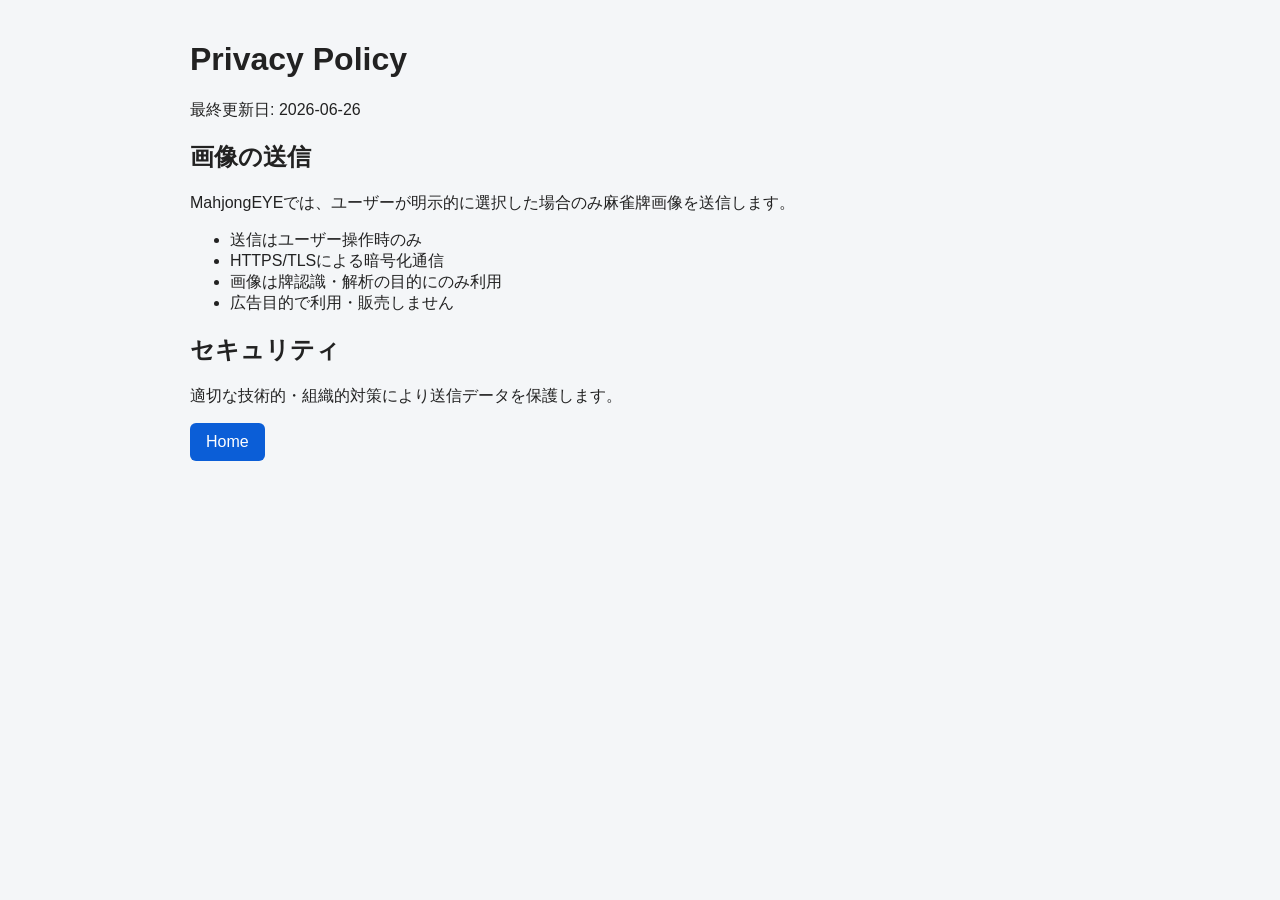
==== privacy.html @ a6c94ed1 "Add files via upload" ====
<!doctype html><html lang='ja'><head><meta charset='utf-8'><meta name='viewport' content='width=device-width,initial-scale=1'><title>Privacy Policy</title><link rel='stylesheet' href='style.css'></head><body><h1>Privacy Policy</h1><p>最終更新日: 2026-06-26</p><h2>画像の送信</h2><p>MahjongEYEでは、ユーザーが明示的に選択した場合のみ麻雀牌画像を送信します。</p><ul><li>送信はユーザー操作時のみ</li><li>HTTPS/TLSによる暗号化通信</li><li>画像は牌認識・解析の目的にのみ利用</li><li>広告目的で利用・販売しません</li></ul><h2>セキュリティ</h2><p>適切な技術的・組織的対策により送信データを保護します。</p><p><a class='btn' href='index.html'>Home</a></p></body></html>
---- style.css ----
body{font-family:Arial,sans-serif;max-width:900px;margin:auto;padding:20px;background:#f4f6f8;color:#222}header{background:#0b5ed7;color:#fff;padding:30px;border-radius:10px}a.btn{display:inline-block;background:#0b5ed7;color:#fff;padding:10px 16px;text-decoration:none;border-radius:6px}footer{margin-top:40px;color:#666}
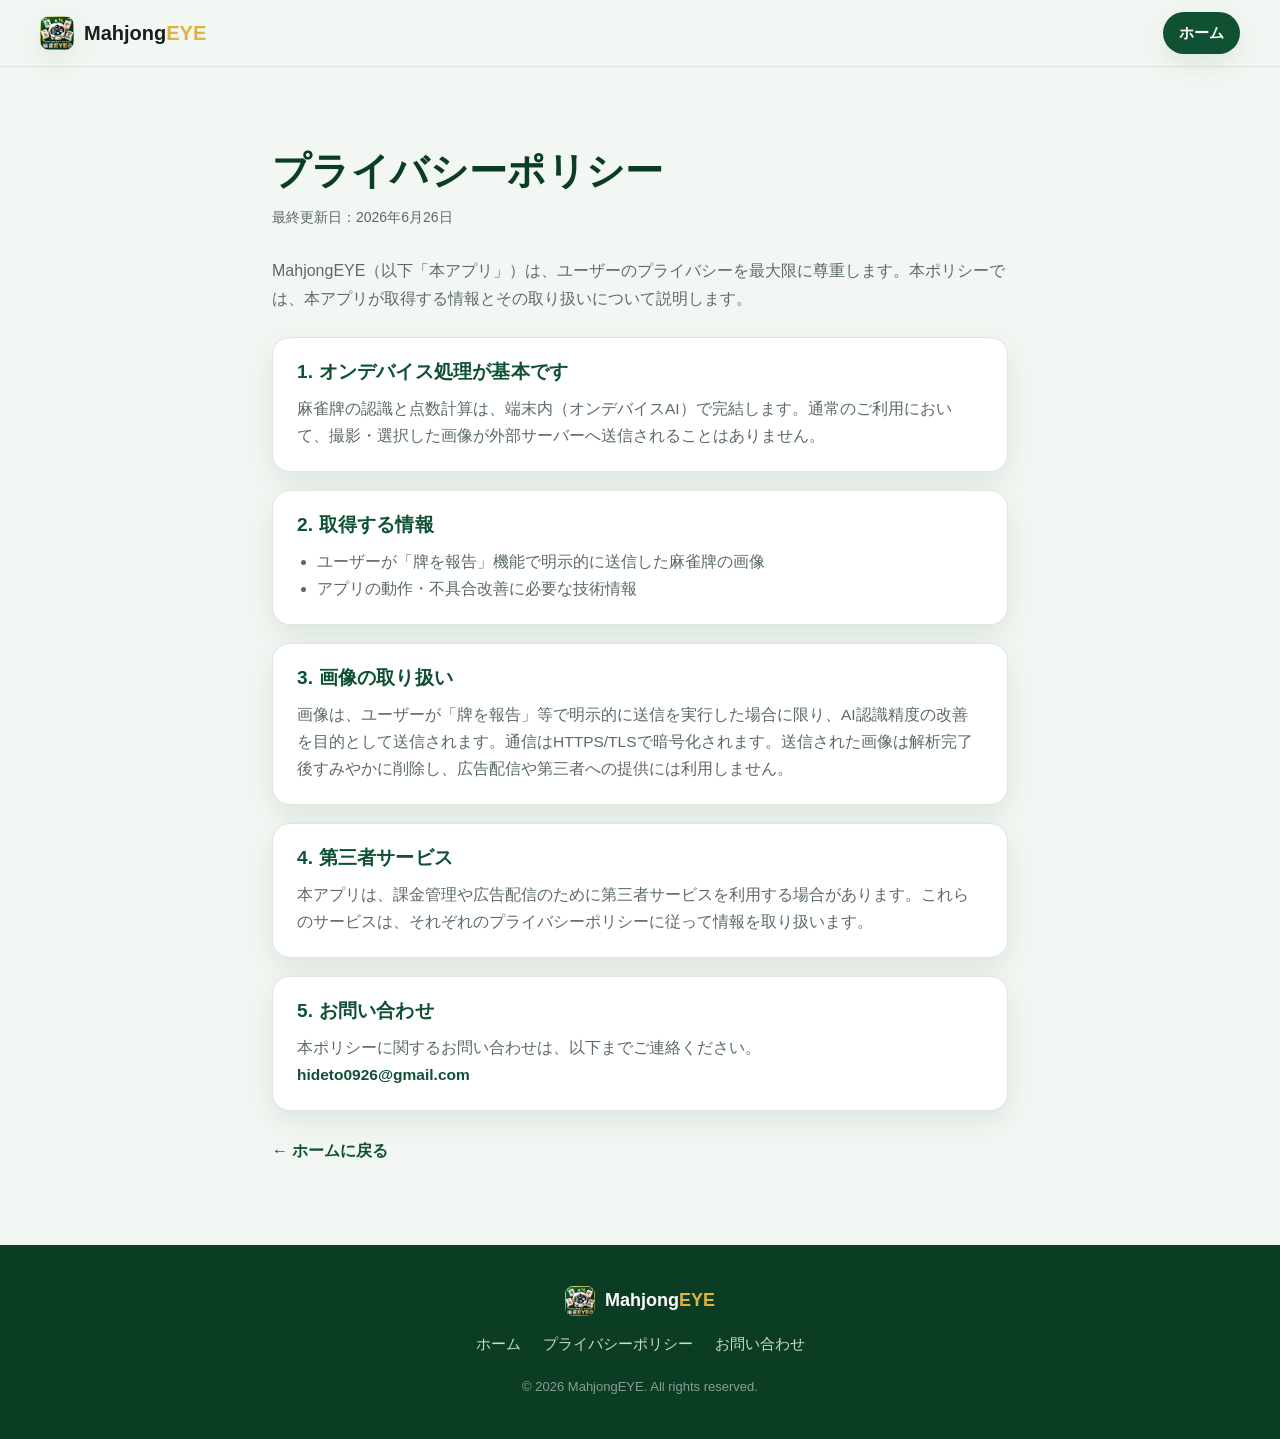
==== commit 305f7ddb: "Add files via upload" ====
--- a/privacy.html
+++ b/privacy.html
@@ -1 +1,77 @@
-<!doctype html><html lang='ja'><head><meta charset='utf-8'><meta name='viewport' content='width=device-width,initial-scale=1'><title>Privacy Policy</title><link rel='stylesheet' href='style.css'></head><body><h1>Privacy Policy</h1><p>最終更新日: 2026-06-26</p><h2>画像の送信</h2><p>MahjongEYEでは、ユーザーが明示的に選択した場合のみ麻雀牌画像を送信します。</p><ul><li>送信はユーザー操作時のみ</li><li>HTTPS/TLSによる暗号化通信</li><li>画像は牌認識・解析の目的にのみ利用</li><li>広告目的で利用・販売しません</li></ul><h2>セキュリティ</h2><p>適切な技術的・組織的対策により送信データを保護します。</p><p><a class='btn' href='index.html'>Home</a></p></body></html>+<!doctype html>
+<html lang="ja">
+<head>
+<meta charset="utf-8">
+<meta name="viewport" content="width=device-width, initial-scale=1">
+<title>プライバシーポリシー｜MahjongEYE</title>
+<meta name="description" content="MahjongEYEのプライバシーポリシー。画像はユーザーが明示的に送信した場合のみAI解析に使用し、解析後すみやかに削除します。">
+<link rel="icon" href="app-icon.png">
+<link rel="stylesheet" href="style.css">
+</head>
+<body>
+
+<header class="site-header">
+  <a class="brand" href="index.html">
+    <img src="app-icon.png" alt="MahjongEYE" class="brand-icon">
+    <span class="brand-name">Mahjong<span class="brand-accent">EYE</span></span>
+  </a>
+  <nav class="site-nav">
+    <a class="nav-cta" href="index.html">ホーム</a>
+  </nav>
+</header>
+
+<main class="legal">
+  <h1>プライバシーポリシー</h1>
+  <p class="updated">最終更新日：2026年6月26日</p>
+
+  <p style="color:var(--muted);margin-bottom:24px;">
+    MahjongEYE（以下「本アプリ」）は、ユーザーのプライバシーを最大限に尊重します。本ポリシーでは、本アプリが取得する情報とその取り扱いについて説明します。
+  </p>
+
+  <div class="card">
+    <h2>1. オンデバイス処理が基本です</h2>
+    <p>麻雀牌の認識と点数計算は、端末内（オンデバイスAI）で完結します。通常のご利用において、撮影・選択した画像が外部サーバーへ送信されることはありません。</p>
+  </div>
+
+  <div class="card">
+    <h2>2. 取得する情報</h2>
+    <ul>
+      <li>ユーザーが「牌を報告」機能で明示的に送信した麻雀牌の画像</li>
+      <li>アプリの動作・不具合改善に必要な技術情報</li>
+    </ul>
+  </div>
+
+  <div class="card">
+    <h2>3. 画像の取り扱い</h2>
+    <p>画像は、ユーザーが「牌を報告」等で明示的に送信を実行した場合に限り、AI認識精度の改善を目的として送信されます。通信はHTTPS/TLSで暗号化されます。送信された画像は解析完了後すみやかに削除し、広告配信や第三者への提供には利用しません。</p>
+  </div>
+
+  <div class="card">
+    <h2>4. 第三者サービス</h2>
+    <p>本アプリは、課金管理や広告配信のために第三者サービスを利用する場合があります。これらのサービスは、それぞれのプライバシーポリシーに従って情報を取り扱います。</p>
+  </div>
+
+  <div class="card">
+    <h2>5. お問い合わせ</h2>
+    <p>本ポリシーに関するお問い合わせは、以下までご連絡ください。<br>
+    <a href="mailto:hideto0926@gmail.com" style="color:var(--green-800);font-weight:700;">hideto0926@gmail.com</a></p>
+  </div>
+
+  <a class="back" href="index.html">← ホームに戻る</a>
+</main>
+
+<footer class="site-footer">
+  <div class="footer-brand">
+    <img src="app-icon.png" alt="">
+    <span>Mahjong<span class="brand-accent">EYE</span></span>
+  </div>
+  <nav class="footer-links">
+    <a href="index.html">ホーム</a>
+    <a href="privacy.html">プライバシーポリシー</a>
+    <a href="mailto:hideto0926@gmail.com">お問い合わせ</a>
+  </nav>
+  <p class="copyright">© 2026 MahjongEYE. All rights reserved.</p>
+</footer>
+
+</body>
+</html>
--- a/style.css
+++ b/style.css
@@ -1 +1,246 @@
-body{font-family:Arial,sans-serif;max-width:900px;margin:auto;padding:20px;background:#f4f6f8;color:#222}header{background:#0b5ed7;color:#fff;padding:30px;border-radius:10px}a.btn{display:inline-block;background:#0b5ed7;color:#fff;padding:10px 16px;text-decoration:none;border-radius:6px}footer{margin-top:40px;color:#666}+/* ===== MahjongEYE landing — design tokens ===== */
+:root {
+  --green-900: #0b3d24;
+  --green-800: #0f5132;
+  --green-700: #15683f;
+  --green-500: #1f9d5c;
+  --gold:      #e0b341;
+  --gold-soft: #f3d98a;
+  --ink:       #14211b;
+  --muted:     #5b6b63;
+  --bg:        #f3f7f3;
+  --bg-alt:    #e9f1ea;
+  --card:      #ffffff;
+  --line:      #dde7df;
+  --radius:    18px;
+  --shadow:    0 10px 30px rgba(15, 81, 50, 0.10);
+  --shadow-lg: 0 24px 60px rgba(15, 81, 50, 0.20);
+  --maxw:      1120px;
+  --font: -apple-system, BlinkMacSystemFont, "Hiragino Sans", "Hiragino Kaku Gothic ProN", "Noto Sans JP", sans-serif;
+}
+
+* { box-sizing: border-box; margin: 0; padding: 0; }
+html { scroll-behavior: smooth; }
+body {
+  font-family: var(--font);
+  color: var(--ink);
+  background: var(--bg);
+  line-height: 1.75;
+  -webkit-font-smoothing: antialiased;
+}
+img { max-width: 100%; display: block; }
+a { color: inherit; text-decoration: none; }
+h1, h2, h3 { line-height: 1.3; letter-spacing: .01em; }
+
+.brand-accent { color: var(--gold); }
+
+/* ===== Header ===== */
+.site-header {
+  position: sticky; top: 0; z-index: 50;
+  display: flex; align-items: center; justify-content: space-between;
+  gap: 16px;
+  padding: 12px clamp(16px, 4vw, 40px);
+  background: rgba(243, 247, 243, .82);
+  backdrop-filter: saturate(160%) blur(12px);
+  border-bottom: 1px solid var(--line);
+}
+.brand { display: flex; align-items: center; gap: 10px; font-weight: 800; font-size: 20px; }
+.brand-icon { width: 34px; height: 34px; border-radius: 9px; box-shadow: var(--shadow); }
+.site-nav { display: flex; align-items: center; gap: clamp(10px, 2vw, 26px); font-weight: 600; }
+.site-nav a { color: var(--muted); font-size: 15px; transition: color .15s; }
+.site-nav a:hover { color: var(--green-800); }
+.nav-cta {
+  background: var(--green-800); color: #fff !important;
+  padding: 8px 16px; border-radius: 999px; box-shadow: var(--shadow);
+}
+.nav-cta:hover { background: var(--green-700); }
+@media (max-width: 640px) { .site-nav a:not(.nav-cta) { display: none; } }
+
+/* ===== Hero ===== */
+.hero {
+  background:
+    radial-gradient(900px 500px at 15% -10%, rgba(224,179,65,.18), transparent 60%),
+    linear-gradient(160deg, var(--green-900), var(--green-700) 55%, var(--green-800));
+  color: #fff;
+  padding: clamp(48px, 8vw, 96px) clamp(16px, 4vw, 40px) clamp(60px, 9vw, 110px);
+}
+.hero-inner {
+  max-width: var(--maxw); margin: auto;
+  display: grid; grid-template-columns: 1.1fr .9fr; gap: clamp(24px, 4vw, 56px);
+  align-items: center;
+}
+.eyebrow {
+  display: inline-block; font-weight: 700; font-size: 14px;
+  background: rgba(255,255,255,.14); border: 1px solid rgba(255,255,255,.22);
+  padding: 6px 14px; border-radius: 999px; margin-bottom: 20px;
+}
+.hero h1 { font-size: clamp(30px, 5vw, 52px); font-weight: 900; }
+.hero h1 .hl { color: var(--gold-soft); }
+.hero .lead { margin: 20px 0 28px; font-size: clamp(15px, 1.6vw, 18px); color: rgba(255,255,255,.9); max-width: 560px; }
+.hero .lead strong { color: #fff; }
+
+.hero-actions { display: flex; flex-wrap: wrap; gap: 14px; align-items: center; }
+.hero-badges { list-style: none; margin-top: 26px; display: grid; gap: 8px; font-size: 14.5px; color: rgba(255,255,255,.92); }
+
+/* App Store button */
+.appstore-btn {
+  display: inline-flex; align-items: center; gap: 12px;
+  background: #000; color: #fff;
+  padding: 11px 22px; border-radius: 14px;
+  box-shadow: var(--shadow); transition: transform .12s, box-shadow .12s;
+}
+.appstore-btn:hover { transform: translateY(-2px); box-shadow: var(--shadow-lg); }
+.appstore-btn svg { width: 26px; height: 26px; fill: #fff; }
+.appstore-btn span { display: flex; flex-direction: column; line-height: 1.15; text-align: left; }
+.appstore-btn small { font-size: 11px; opacity: .85; }
+.appstore-btn b { font-size: 18px; font-weight: 700; }
+.appstore-btn.big { padding: 15px 30px; }
+.appstore-btn.big svg { width: 30px; height: 30px; }
+.appstore-btn.dark { background: var(--green-900); }
+
+.ghost-btn {
+  display: inline-flex; align-items: center;
+  padding: 12px 22px; border-radius: 14px; font-weight: 700;
+  background: rgba(255,255,255,.12); border: 1px solid rgba(255,255,255,.3); color: #fff;
+  transition: background .15s;
+}
+.ghost-btn:hover { background: rgba(255,255,255,.22); }
+
+/* Hero phone mockup */
+.hero-visual { position: relative; display: flex; justify-content: center; }
+.phone {
+  position: relative; width: min(300px, 78vw); aspect-ratio: 9 / 18.5;
+  background: #0c1f16; border-radius: 40px; padding: 12px;
+  box-shadow: var(--shadow-lg), inset 0 0 0 2px rgba(255,255,255,.08);
+}
+.phone-notch { position: absolute; top: 14px; left: 50%; transform: translateX(-50%); width: 38%; height: 22px; background: #0c1f16; border-radius: 0 0 14px 14px; z-index: 3; }
+.phone-screen {
+  height: 100%; border-radius: 30px; overflow: hidden;
+  background: linear-gradient(180deg, #0e2a1c, #103324);
+  display: flex; flex-direction: column;
+}
+.scan-area {
+  position: relative; flex: 1.1; margin: 14px; border-radius: 18px;
+  background: radial-gradient(120% 100% at 50% 0%, #1b4a32, #0a2016);
+  border: 1px solid rgba(224,179,65,.35);
+  display: flex; flex-direction: column; justify-content: center; align-items: center;
+  overflow: hidden;
+}
+.scan-line { position: absolute; left: 8%; right: 8%; height: 2px; background: linear-gradient(90deg, transparent, var(--gold), transparent); top: 18%; animation: scan 2.6s ease-in-out infinite; }
+@keyframes scan { 0%,100% { top: 20%; opacity:.4;} 50% { top: 78%; opacity:1;} }
+.tiles { display: flex; flex-wrap: wrap; justify-content: center; gap: 3px; padding: 0 10px; font-size: clamp(18px, 6vw, 26px); }
+.tiles span { background: #fbfbf5; border-radius: 5px; width: 1.25em; height: 1.6em; display: grid; place-items: center; box-shadow: 0 2px 4px rgba(0,0,0,.3); }
+.scan-badge { margin-top: 14px; background: #1f9d5c; color: #fff; font-size: 12.5px; font-weight: 700; padding: 5px 12px; border-radius: 999px; }
+.result-card { margin: 0 14px 16px; background: rgba(255,255,255,.96); border-radius: 14px; padding: 12px 14px; color: var(--ink); box-shadow: var(--shadow); }
+.result-title { font-weight: 800; color: var(--green-800); margin-bottom: 6px; }
+.result-row { display: flex; justify-content: space-between; font-size: 13px; color: var(--muted); padding: 2px 0; }
+.floating-icon { position: absolute; right: -6px; top: -22px; width: 86px; height: 86px; border-radius: 22px; box-shadow: var(--shadow-lg); transform: rotate(8deg); }
+
+@media (max-width: 860px) {
+  .hero-inner { grid-template-columns: 1fr; text-align: center; }
+  .hero .lead { margin-inline: auto; }
+  .hero-actions, .hero-badges { justify-content: center; }
+  .hero-badges { justify-items: center; }
+  .hero-visual { margin-top: 36px; }
+  .floating-icon { width: 66px; height: 66px; }
+}
+
+/* ===== Sections ===== */
+.section { max-width: var(--maxw); margin: auto; padding: clamp(56px, 8vw, 96px) clamp(16px, 4vw, 40px); }
+.section-alt { max-width: none; background: var(--bg-alt); }
+.section-alt > * { max-width: var(--maxw); margin-inline: auto; }
+.section-head { text-align: center; margin-bottom: clamp(32px, 5vw, 56px); }
+.section-head h2 { font-size: clamp(24px, 3.4vw, 36px); font-weight: 900; color: var(--green-900); }
+.section-head p { margin-top: 12px; color: var(--muted); font-size: 16px; }
+
+/* Feature grid */
+.feature-grid { display: grid; grid-template-columns: repeat(3, 1fr); gap: 22px; }
+.feature {
+  background: var(--card); border: 1px solid var(--line); border-radius: var(--radius);
+  padding: 26px 24px; box-shadow: var(--shadow); transition: transform .15s, box-shadow .15s;
+}
+.feature:hover { transform: translateY(-4px); box-shadow: var(--shadow-lg); }
+.feature-ico {
+  width: 52px; height: 52px; border-radius: 14px; display: grid; place-items: center;
+  font-size: 26px; margin-bottom: 16px;
+  background: linear-gradient(150deg, var(--green-700), var(--green-500));
+  box-shadow: 0 8px 18px rgba(31,157,92,.3);
+}
+.feature h3 { font-size: 19px; margin-bottom: 8px; color: var(--green-900); }
+.feature p { color: var(--muted); font-size: 15px; }
+.feature strong { color: var(--ink); }
+@media (max-width: 880px) { .feature-grid { grid-template-columns: 1fr 1fr; } }
+@media (max-width: 560px) { .feature-grid { grid-template-columns: 1fr; } }
+
+/* Steps */
+.steps { display: flex; align-items: stretch; justify-content: center; gap: 18px; flex-wrap: wrap; }
+.step { flex: 1 1 240px; max-width: 320px; background: var(--card); border: 1px solid var(--line); border-radius: var(--radius); padding: 28px 24px; box-shadow: var(--shadow); text-align: center; }
+.step-num { width: 44px; height: 44px; margin: 0 auto 14px; border-radius: 50%; display: grid; place-items: center; font-weight: 900; font-size: 20px; color: #fff; background: var(--green-800); box-shadow: 0 8px 16px rgba(15,81,50,.3); }
+.step h3 { color: var(--green-900); margin-bottom: 8px; }
+.step p { color: var(--muted); font-size: 15px; }
+.step-arrow { align-self: center; font-size: 28px; color: var(--green-500); font-weight: 900; }
+@media (max-width: 760px) { .step-arrow { transform: rotate(90deg); } }
+
+/* Highlight band */
+.highlight {
+  display: grid; grid-template-columns: 1.2fr .8fr; gap: clamp(24px, 4vw, 48px); align-items: center;
+  background: linear-gradient(150deg, var(--green-800), var(--green-900));
+  color: #fff; border-radius: 28px; padding: clamp(32px, 5vw, 56px);
+  box-shadow: var(--shadow-lg);
+}
+.highlight h2 { font-size: clamp(22px, 3vw, 32px); font-weight: 900; }
+.highlight p { margin: 16px 0 26px; color: rgba(255,255,255,.9); }
+.highlight-stats { display: grid; gap: 14px; }
+.stat { background: rgba(255,255,255,.1); border: 1px solid rgba(255,255,255,.18); border-radius: 16px; padding: 16px 20px; }
+.stat b { display: block; font-size: 28px; font-weight: 900; color: var(--gold-soft); }
+.stat span { font-size: 14px; color: rgba(255,255,255,.85); }
+@media (max-width: 760px) { .highlight { grid-template-columns: 1fr; text-align: center; } .highlight .appstore-btn { margin-inline: auto; } }
+
+/* FAQ */
+.faq { max-width: 760px; margin: auto; display: grid; gap: 14px; }
+.faq details {
+  background: var(--card); border: 1px solid var(--line); border-radius: 14px;
+  padding: 4px 20px; box-shadow: var(--shadow);
+}
+.faq summary {
+  cursor: pointer; font-weight: 700; color: var(--green-900);
+  padding: 16px 0; list-style: none; display: flex; justify-content: space-between; align-items: center;
+}
+.faq summary::-webkit-details-marker { display: none; }
+.faq summary::after { content: "＋"; color: var(--green-500); font-weight: 900; transition: transform .2s; }
+.faq details[open] summary::after { transform: rotate(45deg); }
+.faq p { color: var(--muted); font-size: 15px; padding-bottom: 18px; }
+
+/* Download CTA */
+.download {
+  text-align: center; padding: clamp(56px, 9vw, 100px) 20px;
+  background:
+    radial-gradient(700px 360px at 50% -20%, rgba(224,179,65,.22), transparent 60%),
+    linear-gradient(160deg, var(--green-900), var(--green-700));
+  color: #fff;
+}
+.download-icon { width: 96px; height: 96px; border-radius: 24px; margin: 0 auto 22px; box-shadow: var(--shadow-lg); }
+.download h2 { font-size: clamp(26px, 4vw, 40px); font-weight: 900; }
+.download p { margin: 12px 0 26px; color: rgba(255,255,255,.9); }
+.download .appstore-btn { margin: 0 auto; }
+.download-note { font-size: 12.5px; color: rgba(255,255,255,.6); margin-top: 18px; }
+
+/* Footer */
+.site-footer { background: var(--green-900); color: rgba(255,255,255,.78); padding: 40px 20px; text-align: center; }
+.footer-brand { display: inline-flex; align-items: center; gap: 10px; font-weight: 800; font-size: 18px; color: #fff; margin-bottom: 16px; }
+.footer-brand img { width: 30px; height: 30px; border-radius: 8px; }
+.footer-links { display: flex; flex-wrap: wrap; justify-content: center; gap: 8px 22px; margin-bottom: 18px; }
+.footer-links a { color: rgba(255,255,255,.8); font-size: 14.5px; }
+.footer-links a:hover { color: var(--gold-soft); }
+.copyright { font-size: 13px; color: rgba(255,255,255,.5); }
+
+/* ===== Privacy page ===== */
+.legal { max-width: 800px; margin: auto; padding: clamp(40px, 7vw, 80px) clamp(16px, 4vw, 32px); }
+.legal h1 { font-size: clamp(26px, 4vw, 38px); font-weight: 900; color: var(--green-900); margin-bottom: 8px; }
+.legal .updated { color: var(--muted); font-size: 14px; margin-bottom: 28px; }
+.legal .card { background: var(--card); border: 1px solid var(--line); border-radius: var(--radius); padding: 22px 24px; margin-bottom: 18px; box-shadow: var(--shadow); }
+.legal .card h2 { font-size: 19px; color: var(--green-800); margin-bottom: 10px; }
+.legal .card p, .legal .card li { color: var(--muted); font-size: 15.5px; }
+.legal .card ul { padding-left: 20px; }
+.legal .back { display: inline-flex; align-items: center; gap: 6px; margin-top: 8px; font-weight: 700; color: var(--green-800); }
+.legal .back:hover { color: var(--green-500); }
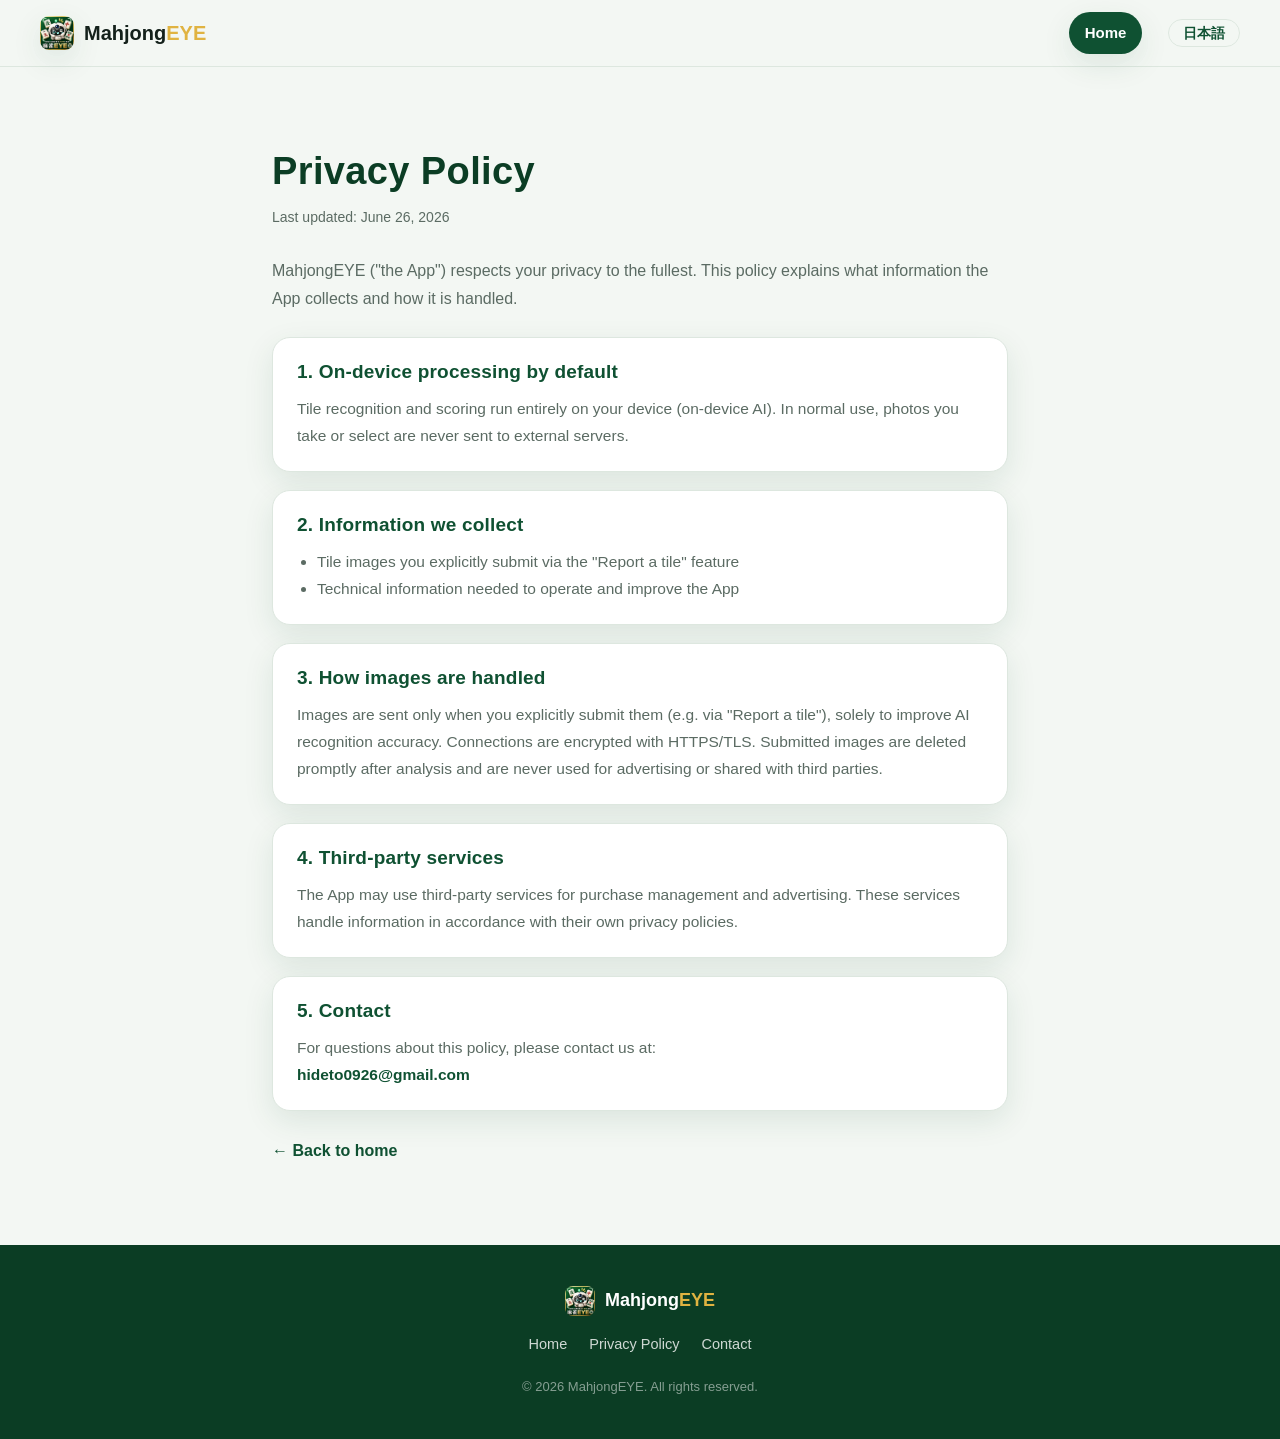
==== commit ef36b4dc: "Add files via upload" ====
--- a/privacy.html
+++ b/privacy.html
@@ -3,8 +3,8 @@
 <head>
 <meta charset="utf-8">
 <meta name="viewport" content="width=device-width, initial-scale=1">
-<title>プライバシーポリシー｜MahjongEYE</title>
-<meta name="description" content="MahjongEYEのプライバシーポリシー。画像はユーザーが明示的に送信した場合のみAI解析に使用し、解析後すみやかに削除します。">
+<title data-i18n="pv.title">プライバシーポリシー｜麻雀EYE</title>
+<meta name="description" id="metaDesc" data-i18n-content="pv.desc" content="麻雀EYEのプライバシーポリシー。画像はユーザーが明示的に送信した場合のみAI解析に使用し、解析後すみやかに削除します。">
 <link rel="icon" href="app-icon.png">
 <link rel="stylesheet" href="style.css">
 </head>
@@ -12,66 +12,68 @@
 
 <header class="site-header">
   <a class="brand" href="index.html">
-    <img src="app-icon.png" alt="MahjongEYE" class="brand-icon">
-    <span class="brand-name">Mahjong<span class="brand-accent">EYE</span></span>
+    <img src="app-icon.png" alt="麻雀EYE" class="brand-icon">
+    <span class="brand-name" data-i18n="brand.name">麻雀<span class="brand-accent">EYE</span></span>
   </a>
   <nav class="site-nav">
-    <a class="nav-cta" href="index.html">ホーム</a>
+    <a class="nav-cta" href="index.html" data-i18n="nav.home">ホーム</a>
+    <button class="lang-toggle" id="langToggle" type="button" aria-label="Switch language">EN</button>
   </nav>
 </header>
 
 <main class="legal">
-  <h1>プライバシーポリシー</h1>
-  <p class="updated">最終更新日：2026年6月26日</p>
+  <h1 data-i18n="pv.h1">プライバシーポリシー</h1>
+  <p class="updated" data-i18n="pv.updated">最終更新日：2026年6月26日</p>
 
-  <p style="color:var(--muted);margin-bottom:24px;">
-    MahjongEYE（以下「本アプリ」）は、ユーザーのプライバシーを最大限に尊重します。本ポリシーでは、本アプリが取得する情報とその取り扱いについて説明します。
+  <p style="color:var(--muted);margin-bottom:24px;" data-i18n="pv.intro">
+    麻雀EYE（以下「本アプリ」）は、ユーザーのプライバシーを最大限に尊重します。本ポリシーでは、本アプリが取得する情報とその取り扱いについて説明します。
   </p>
 
   <div class="card">
-    <h2>1. オンデバイス処理が基本です</h2>
-    <p>麻雀牌の認識と点数計算は、端末内（オンデバイスAI）で完結します。通常のご利用において、撮影・選択した画像が外部サーバーへ送信されることはありません。</p>
+    <h2 data-i18n="pv1.h2">1. オンデバイス処理が基本です</h2>
+    <p data-i18n="pv1.p">麻雀牌の認識と点数計算は、端末内（オンデバイスAI）で完結します。通常のご利用において、撮影・選択した画像が外部サーバーへ送信されることはありません。</p>
   </div>
 
   <div class="card">
-    <h2>2. 取得する情報</h2>
+    <h2 data-i18n="pv2.h2">2. 取得する情報</h2>
     <ul>
-      <li>ユーザーが「牌を報告」機能で明示的に送信した麻雀牌の画像</li>
-      <li>アプリの動作・不具合改善に必要な技術情報</li>
+      <li data-i18n="pv2.li1">ユーザーが「牌を報告」機能で明示的に送信した麻雀牌の画像</li>
+      <li data-i18n="pv2.li2">アプリの動作・不具合改善に必要な技術情報</li>
     </ul>
   </div>
 
   <div class="card">
-    <h2>3. 画像の取り扱い</h2>
-    <p>画像は、ユーザーが「牌を報告」等で明示的に送信を実行した場合に限り、AI認識精度の改善を目的として送信されます。通信はHTTPS/TLSで暗号化されます。送信された画像は解析完了後すみやかに削除し、広告配信や第三者への提供には利用しません。</p>
+    <h2 data-i18n="pv3.h2">3. 画像の取り扱い</h2>
+    <p data-i18n="pv3.p">画像は、ユーザーが「牌を報告」等で明示的に送信を実行した場合に限り、AI認識精度の改善を目的として送信されます。通信はHTTPS/TLSで暗号化されます。送信された画像は解析完了後すみやかに削除し、広告配信や第三者への提供には利用しません。</p>
   </div>
 
   <div class="card">
-    <h2>4. 第三者サービス</h2>
-    <p>本アプリは、課金管理や広告配信のために第三者サービスを利用する場合があります。これらのサービスは、それぞれのプライバシーポリシーに従って情報を取り扱います。</p>
+    <h2 data-i18n="pv4.h2">4. 第三者サービス</h2>
+    <p data-i18n="pv4.p">本アプリは、課金管理や広告配信のために第三者サービスを利用する場合があります。これらのサービスは、それぞれのプライバシーポリシーに従って情報を取り扱います。</p>
   </div>
 
   <div class="card">
-    <h2>5. お問い合わせ</h2>
-    <p>本ポリシーに関するお問い合わせは、以下までご連絡ください。<br>
+    <h2 data-i18n="pv5.h2">5. お問い合わせ</h2>
+    <p><span data-i18n="pv5.p">本ポリシーに関するお問い合わせは、以下までご連絡ください。</span><br>
     <a href="mailto:hideto0926@gmail.com" style="color:var(--green-800);font-weight:700;">hideto0926@gmail.com</a></p>
   </div>
 
-  <a class="back" href="index.html">← ホームに戻る</a>
+  <a class="back" href="index.html" data-i18n="pv.back">← ホームに戻る</a>
 </main>
 
 <footer class="site-footer">
   <div class="footer-brand">
     <img src="app-icon.png" alt="">
-    <span>Mahjong<span class="brand-accent">EYE</span></span>
+    <span data-i18n="brand.name">麻雀<span class="brand-accent">EYE</span></span>
   </div>
   <nav class="footer-links">
-    <a href="index.html">ホーム</a>
-    <a href="privacy.html">プライバシーポリシー</a>
-    <a href="mailto:hideto0926@gmail.com">お問い合わせ</a>
+    <a href="index.html" data-i18n="nav.home">ホーム</a>
+    <a href="privacy.html" data-i18n="foot.privacy">プライバシーポリシー</a>
+    <a href="mailto:hideto0926@gmail.com" data-i18n="foot.contact">お問い合わせ</a>
   </nav>
   <p class="copyright">© 2026 MahjongEYE. All rights reserved.</p>
 </footer>
 
+<script src="i18n.js"></script>
 </body>
 </html>
--- a/style.css
+++ b/style.css
@@ -54,6 +54,13 @@
   padding: 8px 16px; border-radius: 999px; box-shadow: var(--shadow);
 }
 .nav-cta:hover { background: var(--green-700); }
+.lang-toggle {
+  font: inherit; font-weight: 700; font-size: 14px; cursor: pointer;
+  color: var(--green-800); background: transparent;
+  border: 1px solid var(--line); border-radius: 999px;
+  padding: 6px 14px; line-height: 1; transition: background .15s, border-color .15s;
+}
+.lang-toggle:hover { background: #fff; border-color: var(--green-500); }
 @media (max-width: 640px) { .site-nav a:not(.nav-cta) { display: none; } }
 
 /* ===== Hero ===== */
@@ -114,26 +121,30 @@
   box-shadow: var(--shadow-lg), inset 0 0 0 2px rgba(255,255,255,.08);
 }
 .phone-notch { position: absolute; top: 14px; left: 50%; transform: translateX(-50%); width: 38%; height: 22px; background: #0c1f16; border-radius: 0 0 14px 14px; z-index: 3; }
-.phone-screen {
-  height: 100%; border-radius: 30px; overflow: hidden;
-  background: linear-gradient(180deg, #0e2a1c, #103324);
-  display: flex; flex-direction: column;
-}
-.scan-area {
-  position: relative; flex: 1.1; margin: 14px; border-radius: 18px;
-  background: radial-gradient(120% 100% at 50% 0%, #1b4a32, #0a2016);
-  border: 1px solid rgba(224,179,65,.35);
-  display: flex; flex-direction: column; justify-content: center; align-items: center;
-  overflow: hidden;
-}
-.scan-line { position: absolute; left: 8%; right: 8%; height: 2px; background: linear-gradient(90deg, transparent, var(--gold), transparent); top: 18%; animation: scan 2.6s ease-in-out infinite; }
-@keyframes scan { 0%,100% { top: 20%; opacity:.4;} 50% { top: 78%; opacity:1;} }
-.tiles { display: flex; flex-wrap: wrap; justify-content: center; gap: 3px; padding: 0 10px; font-size: clamp(18px, 6vw, 26px); }
-.tiles span { background: #fbfbf5; border-radius: 5px; width: 1.25em; height: 1.6em; display: grid; place-items: center; box-shadow: 0 2px 4px rgba(0,0,0,.3); }
-.scan-badge { margin-top: 14px; background: #1f9d5c; color: #fff; font-size: 12.5px; font-weight: 700; padding: 5px 12px; border-radius: 999px; }
-.result-card { margin: 0 14px 16px; background: rgba(255,255,255,.96); border-radius: 14px; padding: 12px 14px; color: var(--ink); box-shadow: var(--shadow); }
-.result-title { font-weight: 800; color: var(--green-800); margin-bottom: 6px; }
-.result-row { display: flex; justify-content: space-between; font-size: 13px; color: var(--muted); padding: 2px 0; }
+.phone-shot {
+  height: 100%; width: 100%; border-radius: 30px;
+  object-fit: cover; object-position: top center;
+  background: #0e2a1c;
+}
+/* Scan animation overlay — a single line sweeping the camera detection area at the top */
+.phone-scan {
+  position: absolute; top: 12px; left: 12px; right: 12px; height: 33%;
+  border-radius: 30px 30px 0 0;
+  overflow: hidden; pointer-events: none;
+}
+.scan-line {
+  position: absolute; left: 0; right: 0; height: 3px; top: 0;
+  background: linear-gradient(90deg, transparent, var(--gold-soft) 20%, var(--gold) 50%, var(--gold-soft) 80%, transparent);
+  box-shadow: 0 0 14px 3px rgba(224,179,65,.7);
+  animation: scan 2.6s cubic-bezier(.45,0,.55,1) infinite;
+}
+@keyframes scan {
+  0%   { top: 0;    opacity: 0; }
+  10%  { opacity: 1; }
+  90%  { opacity: 1; }
+  100% { top: 100%; opacity: 0; }
+}
+@media (prefers-reduced-motion: reduce) { .scan-line { animation: none; display: none; } }
 .floating-icon { position: absolute; right: -6px; top: -22px; width: 86px; height: 86px; border-radius: 22px; box-shadow: var(--shadow-lg); transform: rotate(8deg); }
 
 @media (max-width: 860px) {
@@ -180,6 +191,20 @@
 .step p { color: var(--muted); font-size: 15px; }
 .step-arrow { align-self: center; font-size: 28px; color: var(--green-500); font-weight: 900; }
 @media (max-width: 760px) { .step-arrow { transform: rotate(90deg); } }
+
+/* Screenshots gallery */
+.shots { display: grid; grid-template-columns: repeat(3, 1fr); gap: clamp(22px, 4vw, 40px); }
+.shot { display: flex; flex-direction: column; align-items: center; }
+.shot img {
+  width: 100%; max-width: 252px; margin-bottom: 16px;
+  border-radius: 28px; border: 1px solid var(--line);
+  background: #0e2a1c; box-shadow: var(--shadow-lg);
+  transition: transform .18s, box-shadow .18s;
+}
+.shot:hover img { transform: translateY(-6px); }
+.shot figcaption { color: var(--green-900); font-weight: 700; font-size: 15.5px; text-align: center; }
+@media (max-width: 760px) { .shots { grid-template-columns: 1fr 1fr; } }
+@media (max-width: 420px) { .shots { grid-template-columns: 1fr; } }
 
 /* Highlight band */
 .highlight {
